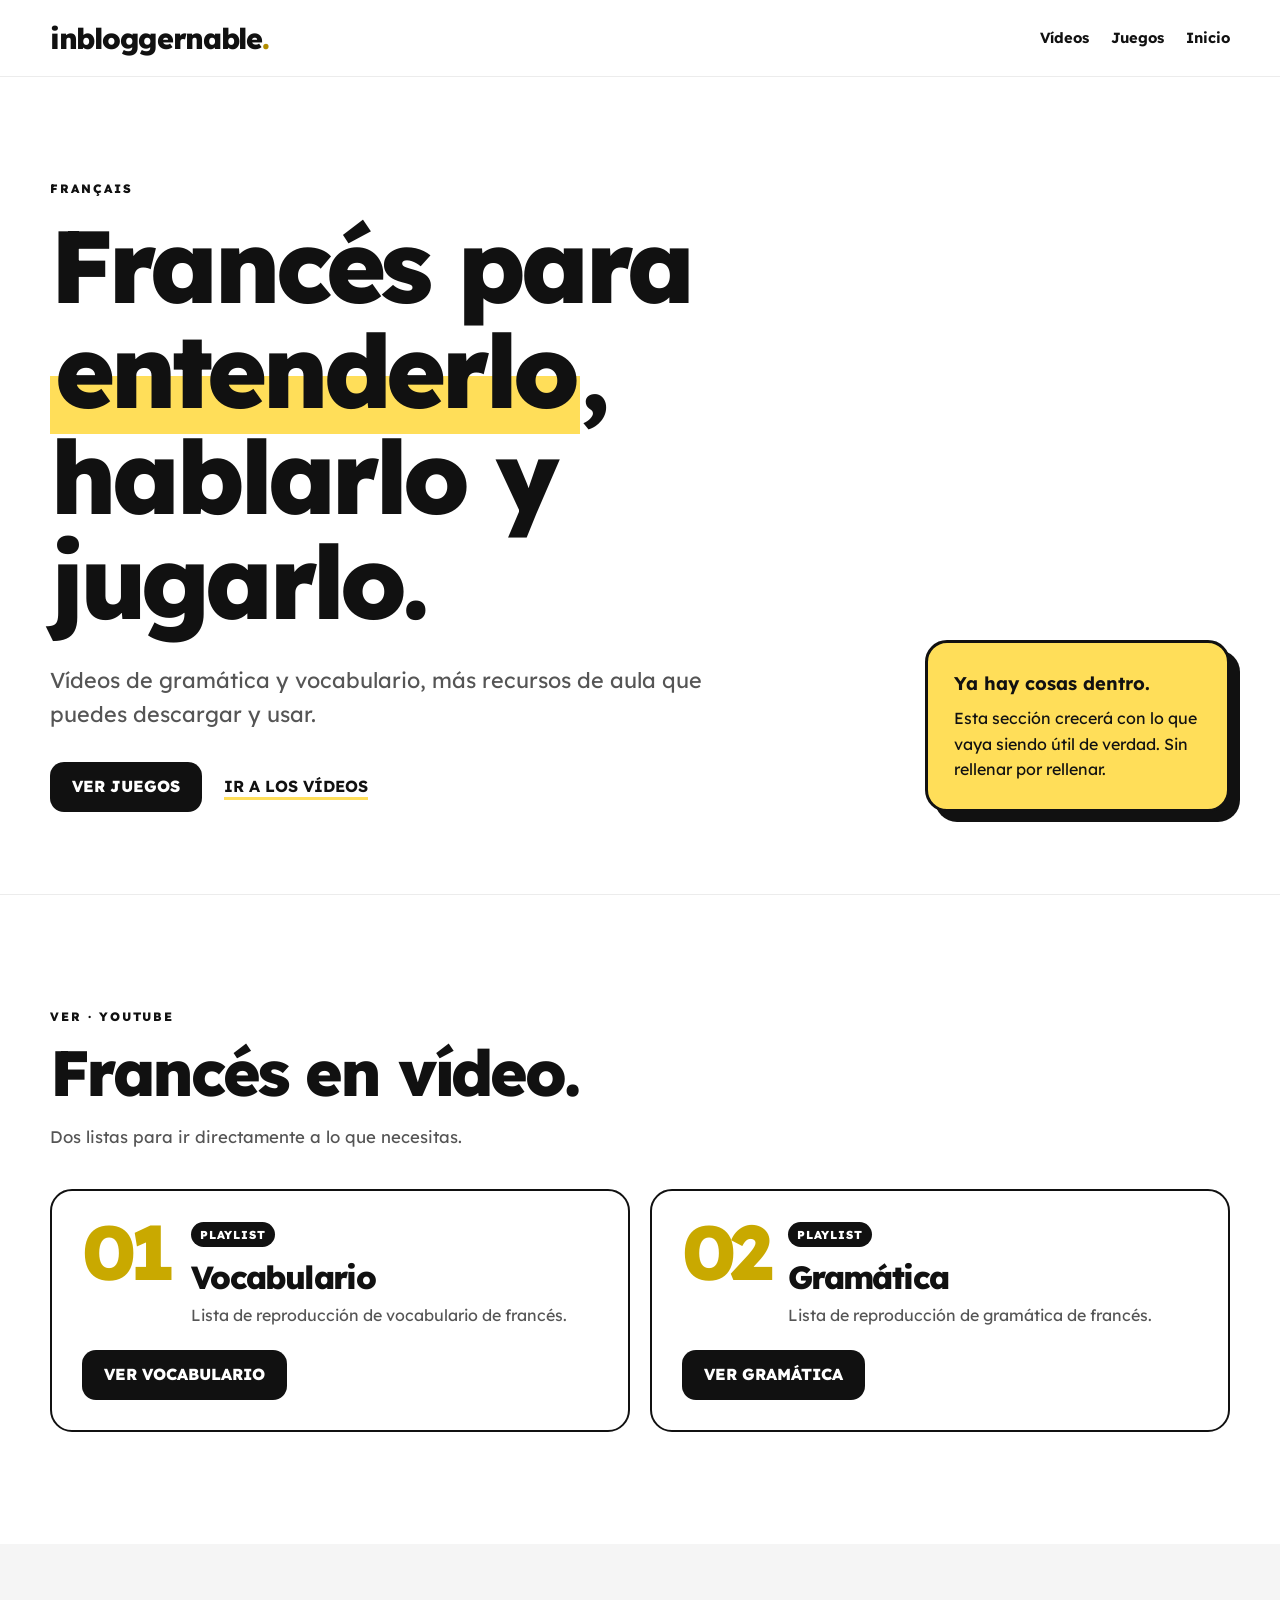
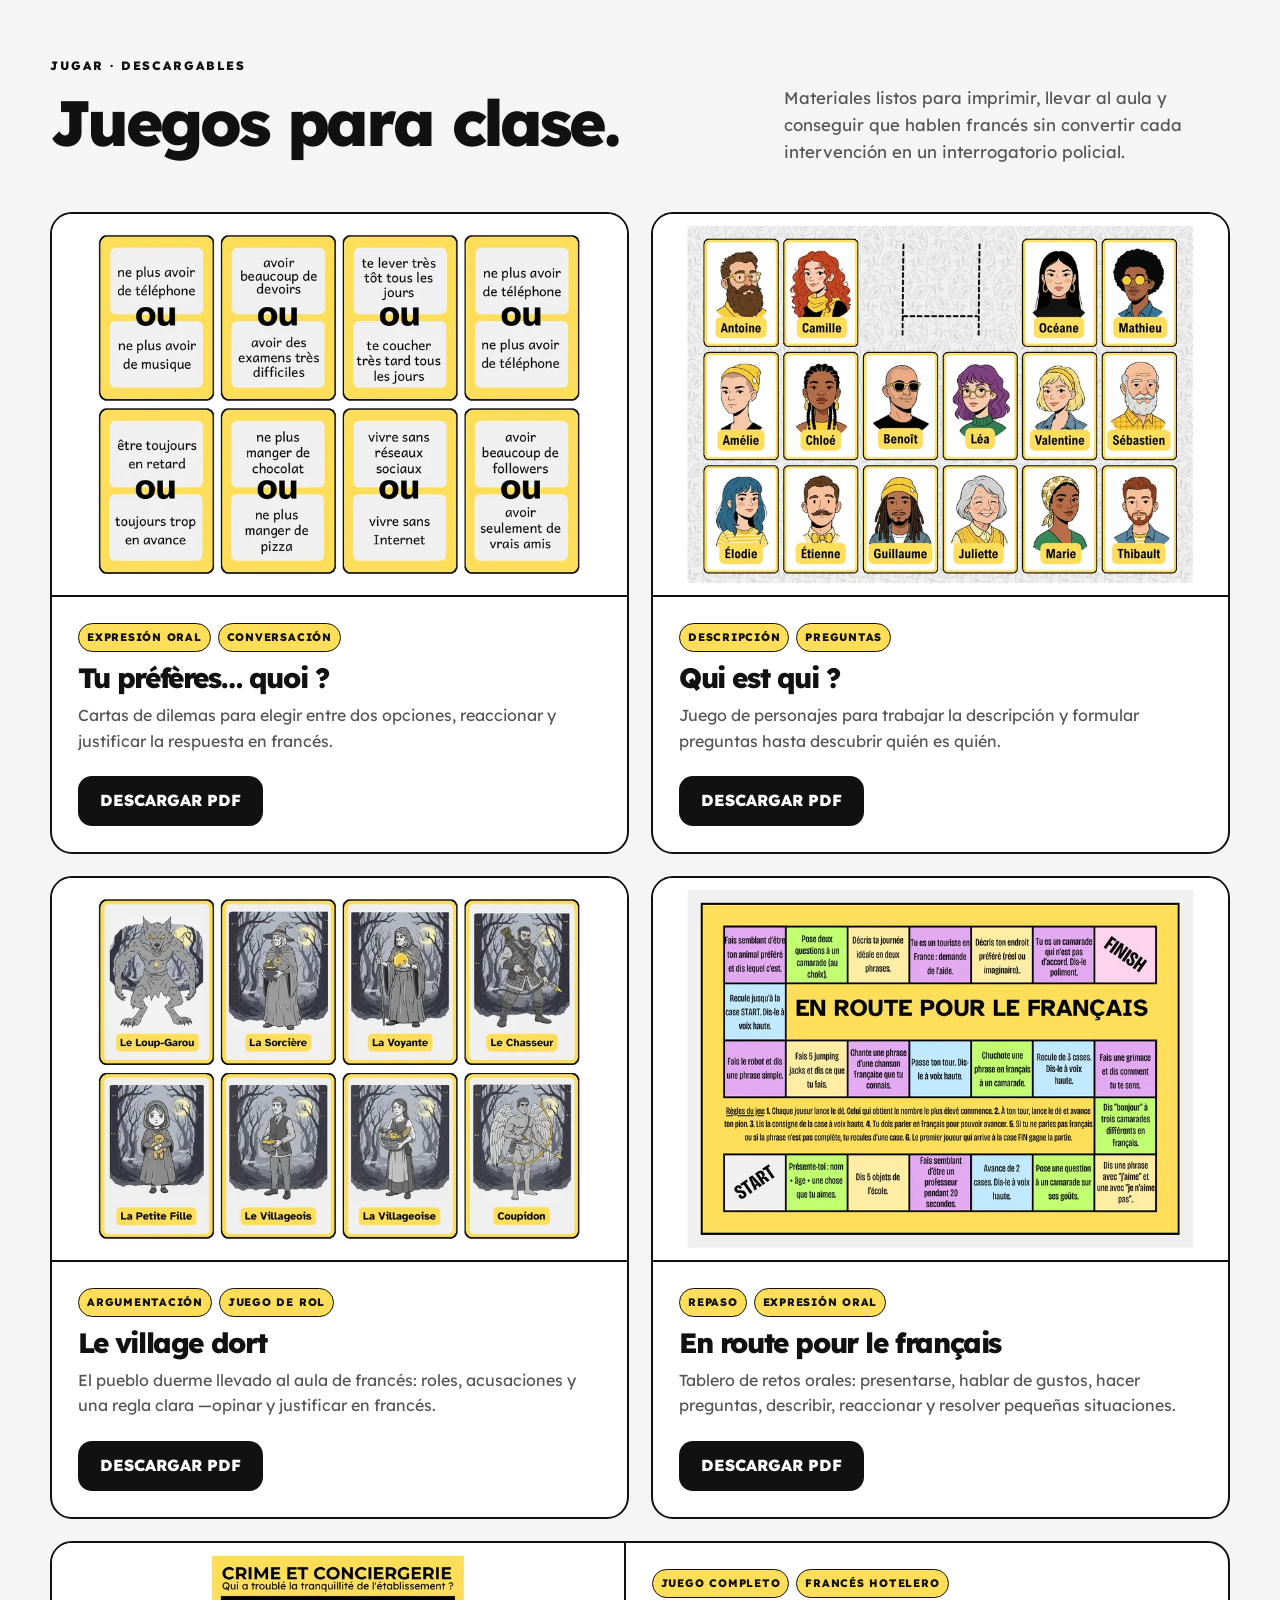
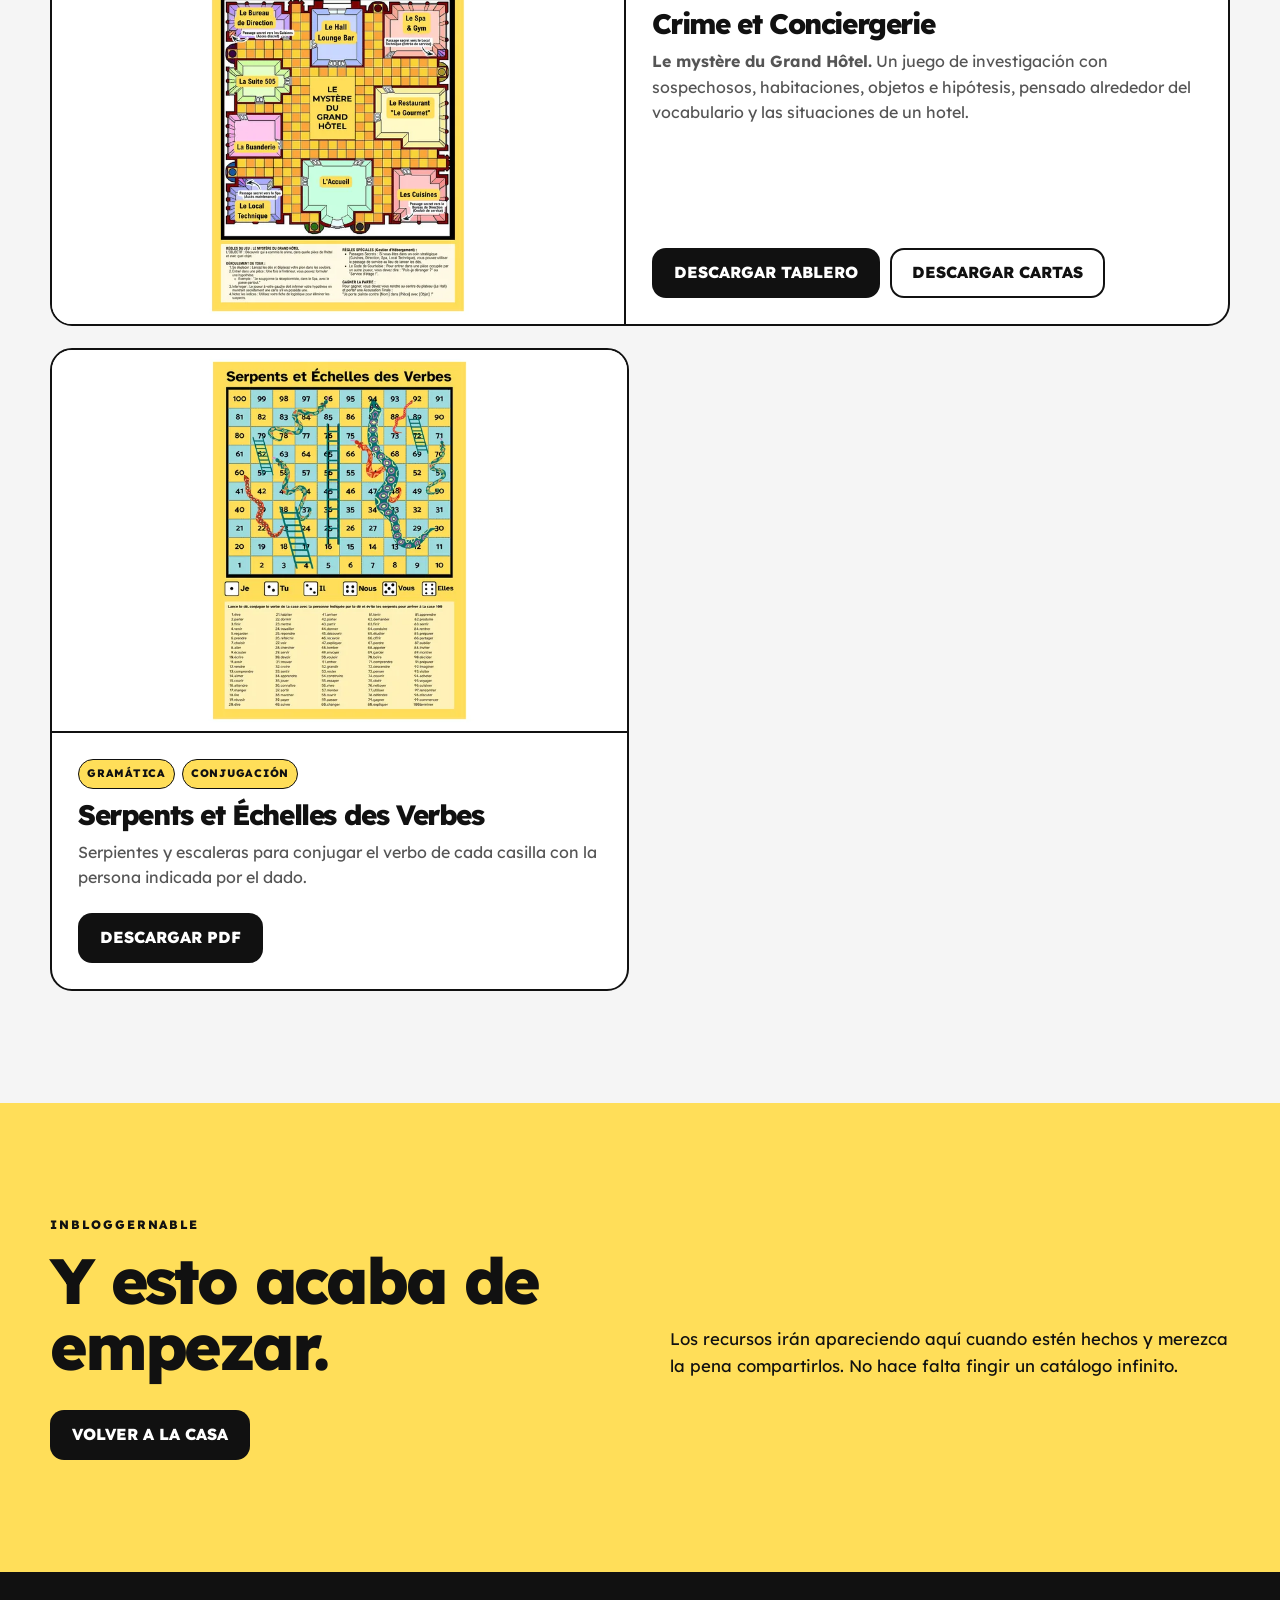
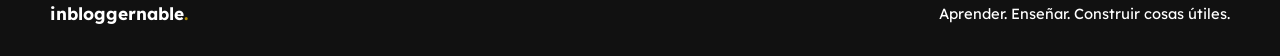
==== frances.html @ bf3b3782 "Add files via upload" ====
<!doctype html>
<html lang="es">
<head>
  <meta charset="utf-8">
  <meta name="viewport" content="width=device-width,initial-scale=1">
  <meta name="description" content="Francés en Inbloggernable: vídeos de gramática y vocabulario y juegos descargables para clase.">
  <meta name="theme-color" content="#FFDE59">
  <title>Francés · inbloggernable</title>
  <link rel="preconnect" href="https://fonts.googleapis.com">
  <link rel="preconnect" href="https://fonts.gstatic.com" crossorigin>
  <link href="https://fonts.googleapis.com/css2?family=Lexend:wght@400;500;600;700;800&display=swap" rel="stylesheet">
  <link rel="icon" href="favicon.svg" type="image/svg+xml">
  <link rel="stylesheet" href="styles.css">
  <link rel="stylesheet" href="frances.css">
</head>
<body>
  <a class="skip-link" href="#contenido">Saltar al contenido</a>

  <header class="site-header">
    <div class="shell header-inner">
      <a class="wordmark" href="index.html" aria-label="inbloggernable, inicio">inbloggernable<span class="brand-dot">.</span></a>
      <nav class="mini-nav" aria-label="Navegación de Francés">
        <a href="#videos">Vídeos</a>
        <a href="#juegos">Juegos</a>
        <a href="index.html">Inicio</a>
      </nav>
    </div>
  </header>

  <main id="contenido">
    <section class="fr-hero">
      <div class="shell fr-hero-grid">
        <div>
          <p class="eyebrow">FRANÇAIS</p>
          <h1>Francés para <mark>entenderlo</mark>, hablarlo y jugarlo.</h1>
          <p class="hero-copy">Vídeos de gramática y vocabulario, más recursos de aula que puedes descargar y usar.</p>
          <div class="hero-actions">
            <a class="button button-dark" href="#juegos">VER JUEGOS</a>
            <a class="text-link" href="#videos">IR A LOS VÍDEOS</a>
          </div>
        </div>
        <aside class="fr-note">
          <strong>Ya hay cosas dentro.</strong>
          <p>Esta sección crecerá con lo que vaya siendo útil de verdad. Sin rellenar por rellenar.</p>
        </aside>
      </div>
    </section>

    <section class="section" id="videos">
      <div class="shell">
        <div class="section-heading">
          <p class="eyebrow">VER · YOUTUBE</p>
          <h2>Francés en vídeo.</h2>
          <p>Dos listas para ir directamente a lo que necesitas.</p>
        </div>
        <div class="video-grid">
          <article class="video-card">
            <div class="video-number">01</div>
            <div>
              <span class="card-label">PLAYLIST</span>
              <h3>Vocabulario</h3>
              <p>Lista de reproducción de vocabulario de francés.</p>
            </div>
            <a class="button button-dark" href="https://www.youtube.com/playlist?list=PLcbbwspJ2ZAs" target="_blank" rel="noopener">VER VOCABULARIO</a>
          </article>
          <article class="video-card">
            <div class="video-number">02</div>
            <div>
              <span class="card-label">PLAYLIST</span>
              <h3>Gramática</h3>
              <p>Lista de reproducción de gramática de francés.</p>
            </div>
            <a class="button button-dark" href="https://www.youtube.com/playlist?list=PLSteq3QFy-Dc" target="_blank" rel="noopener">VER GRAMÁTICA</a>
          </article>
        </div>
      </div>
    </section>

    <section class="section section-soft" id="juegos">
      <div class="shell">
        <div class="section-heading games-heading">
          <div>
            <p class="eyebrow">JUGAR · DESCARGABLES</p>
            <h2>Juegos para clase.</h2>
          </div>
          <p>Materiales listos para imprimir, llevar al aula y conseguir que hablen francés sin convertir cada intervención en un interrogatorio policial.</p>
        </div>

        <div class="resource-grid">
          <article class="resource-card">
            <img src="tu-preferes.webp" alt="Cartas amarillas del juego Tu préfères… quoi ?" loading="lazy">
            <div class="resource-body">
              <div class="resource-tags"><span>EXPRESIÓN ORAL</span><span>CONVERSACIÓN</span></div>
              <h3>Tu préfères… quoi ?</h3>
              <p>Cartas de dilemas para elegir entre dos opciones, reaccionar y justificar la respuesta en francés.</p>
              <a class="button button-dark" href="tu-preferes-quoi.pdf" download>DESCARGAR PDF</a>
            </div>
          </article>

          <article class="resource-card">
            <img src="qui-est-qui.webp" alt="Personajes ilustrados del juego Qui est qui ?" loading="lazy">
            <div class="resource-body">
              <div class="resource-tags"><span>DESCRIPCIÓN</span><span>PREGUNTAS</span></div>
              <h3>Qui est qui ?</h3>
              <p>Juego de personajes para trabajar la descripción y formular preguntas hasta descubrir quién es quién.</p>
              <a class="button button-dark" href="qui-est-qui.pdf" download>DESCARGAR PDF</a>
            </div>
          </article>

          <article class="resource-card">
            <img src="le-village-dort.webp" alt="Cartas de personajes de Le village dort" loading="lazy">
            <div class="resource-body">
              <div class="resource-tags"><span>ARGUMENTACIÓN</span><span>JUEGO DE ROL</span></div>
              <h3>Le village dort</h3>
              <p>El pueblo duerme llevado al aula de francés: roles, acusaciones y una regla clara —opinar y justificar en francés.</p>
              <a class="button button-dark" href="le-village-dort.pdf" download>DESCARGAR PDF</a>
            </div>
          </article>

          <article class="resource-card">
            <img src="en-route.webp" alt="Tablero En route pour le français" loading="lazy">
            <div class="resource-body">
              <div class="resource-tags"><span>REPASO</span><span>EXPRESIÓN ORAL</span></div>
              <h3>En route pour le français</h3>
              <p>Tablero de retos orales: presentarse, hablar de gustos, hacer preguntas, describir, reaccionar y resolver pequeñas situaciones.</p>
              <a class="button button-dark" href="en-route-pour-le-francais.pdf" download>DESCARGAR PDF</a>
            </div>
          </article>

          <article class="resource-card resource-card-wide">
            <img src="crime-conciergerie.webp" alt="Tablero del juego Crime et Conciergerie, Le mystère du Grand Hôtel" loading="lazy">
            <div class="resource-body">
              <div class="resource-tags"><span>JUEGO COMPLETO</span><span>FRANCÉS HOTELERO</span></div>
              <h3>Crime et Conciergerie</h3>
              <p><strong>Le mystère du Grand Hôtel.</strong> Un juego de investigación con sospechosos, habitaciones, objetos e hipótesis, pensado alrededor del vocabulario y las situaciones de un hotel.</p>
              <div class="download-row">
                <a class="button button-dark" href="crime-et-conciergerie-plateau.pdf" download>DESCARGAR TABLERO</a>
                <a class="button button-outline" href="crime-et-conciergerie-cartes.pdf" download>DESCARGAR CARTAS</a>
              </div>
            </div>
          </article>

          <article class="resource-card">
            <img src="serpents-verbes.webp" alt="Tablero Serpents et Échelles des Verbes" loading="lazy">
            <div class="resource-body">
              <div class="resource-tags"><span>GRAMÁTICA</span><span>CONJUGACIÓN</span></div>
              <h3>Serpents et Échelles des Verbes</h3>
              <p>Serpientes y escaleras para conjugar el verbo de cada casilla con la persona indicada por el dado.</p>
              <a class="button button-dark" href="serpents-et-echelles-des-verbes.pdf" download>DESCARGAR PDF</a>
            </div>
          </article>
        </div>
      </div>
    </section>

    <section class="section section-yellow">
      <div class="shell closer">
        <div>
          <p class="eyebrow">INBLOGGERNABLE</p>
          <h2>Y esto acaba de empezar.</h2>
        </div>
        <p>Los recursos irán apareciendo aquí cuando estén hechos y merezca la pena compartirlos. No hace falta fingir un catálogo infinito.</p>
        <a class="button button-dark" href="index.html">VOLVER A LA CASA</a>
      </div>
    </section>
  </main>

  <footer class="site-footer">
    <div class="shell footer-inner">
      <strong>inbloggernable<span class="brand-dot">.</span></strong>
      <span>Aprender. Enseñar. Construir cosas útiles.</span>
    </div>
  </footer>
</body>
</html>
---- styles.css ----
:root{--yellow:#FFDE59;--black:#111;--grey-900:#242424;--grey-700:#555;--grey-300:#d7d7d7;--grey-150:#ececec;--grey-100:#f5f5f5;--white:#fff;--radius:22px;--shell:1180px}*{box-sizing:border-box}html{scroll-behavior:smooth}body{margin:0;font-family:"Lexend",system-ui,-apple-system,BlinkMacSystemFont,"Segoe UI",sans-serif;color:var(--black);background:var(--white);font-weight:400;line-height:1.6}a{color:inherit}button,input,textarea,select{font:inherit}mark{background:linear-gradient(transparent 55%,var(--yellow) 55%);color:inherit;padding:0 .05em}:focus-visible{outline:4px solid var(--yellow);outline-offset:4px}.skip-link{position:absolute;left:16px;top:-80px;z-index:1000;background:var(--black);color:var(--white);padding:12px 16px;border-radius:10px}.skip-link:focus{top:16px}.shell{width:min(calc(100% - 36px),var(--shell));margin-inline:auto}.site-header{position:sticky;top:0;z-index:100;background:rgba(255,255,255,.94);backdrop-filter:blur(14px);border-bottom:1px solid var(--grey-150)}.header-inner{min-height:76px;display:flex;align-items:center;justify-content:space-between;gap:24px}.wordmark{text-decoration:none;font-size:clamp(1.3rem,2.4vw,1.8rem);font-weight:800;letter-spacing:-.045em}.brand-dot{color:#b28d00}.site-nav{display:flex;gap:26px;align-items:center}.site-nav a{text-decoration:none;font-weight:600;font-size:.94rem;text-underline-offset:6px;text-decoration-thickness:3px}.site-nav a:hover{text-decoration:underline;text-decoration-color:var(--yellow)}.menu-button{display:none;border:2px solid var(--black);background:var(--white);color:var(--black);border-radius:12px;padding:8px 12px;font-weight:800}.hero{padding:clamp(64px,9vw,118px) 0 76px;border-bottom:1px solid var(--grey-150)}.hero-grid{display:grid;grid-template-columns:minmax(0,1.55fr) minmax(270px,.65fr);gap:64px;align-items:end}.eyebrow{margin:0 0 14px;font-size:.76rem;font-weight:800;letter-spacing:.16em}h1,h2,h3{line-height:1.03;letter-spacing:-.05em;margin-top:0}h1{font-size:clamp(3.2rem,8vw,7.2rem);margin-bottom:28px;max-width:12ch;font-weight:800}h2{font-size:clamp(2.3rem,5vw,4.6rem);margin-bottom:18px;max-width:14ch;font-weight:800}h3{font-size:1.45rem;margin-bottom:9px;font-weight:800}.hero-copy{max-width:720px;font-size:clamp(1.05rem,2vw,1.35rem);color:var(--grey-700);margin:0 0 30px}.hero-actions{display:flex;align-items:center;gap:22px;flex-wrap:wrap}.button{display:inline-flex;min-height:50px;align-items:center;justify-content:center;padding:0 20px;border-radius:14px;text-decoration:none;font-weight:800;border:2px solid transparent}.button-dark{background:var(--black);color:var(--white)}.button-dark:hover{background:var(--grey-900)}.button-outline{border-color:currentColor;background:transparent}.text-link{font-weight:700;text-decoration-thickness:3px;text-decoration-color:var(--yellow);text-underline-offset:5px}.hero-note{border:3px solid var(--black);border-radius:var(--radius);padding:24px;background:var(--yellow);box-shadow:10px 10px 0 var(--black)}.hero-note strong{font-size:1.15rem}.hero-note p{margin:7px 0 0}.section{padding:clamp(72px,9vw,112px) 0}.section-soft{background:var(--grey-100)}.section-dark{background:var(--black);color:var(--white)}.section-dark .section-heading p:not(.eyebrow){color:#cfcfcf}.section-yellow{background:var(--yellow)}.section-heading{margin-bottom:38px}.section-heading>p:not(.eyebrow){max-width:680px;font-size:1.05rem;color:var(--grey-700)}.cards{display:grid;grid-template-columns:repeat(3,minmax(0,1fr));gap:18px}.cards-featured{grid-template-columns:minmax(0,1fr)}.card{min-height:100%;padding:26px;border:2px solid var(--black);border-radius:var(--radius);background:var(--white);color:var(--black);display:flex;flex-direction:column;gap:12px}.card.featured{display:grid;grid-template-columns:minmax(0,1.35fr) minmax(230px,.65fr);gap:30px;align-items:center;padding:clamp(28px,5vw,54px);background:var(--yellow)}.card-label{width:max-content;padding:5px 9px;border-radius:999px;background:var(--black);color:var(--white);font-size:.72rem;font-weight:800;letter-spacing:.08em}.card p{margin:0;color:var(--grey-700)}.card-actions{margin-top:auto;padding-top:10px;display:flex;gap:10px;flex-wrap:wrap;align-items:center}.card-status{display:inline-flex;align-items:center;gap:7px;font-size:.82rem;font-weight:700;color:var(--grey-700)}.card-status::before{content:"";width:9px;height:9px;border-radius:50%;background:var(--grey-300)}.card-status.live::before{background:#1f8a4c}.card-status.soon::before{background:#b48a00}.card-visual{min-height:220px;border-radius:18px;background:var(--black);color:var(--white);display:flex;align-items:center;justify-content:center;padding:24px;text-align:center;font-weight:800;font-size:clamp(1.8rem,5vw,4rem);letter-spacing:-.05em}.section-dark .card{border-color:var(--white)}.section-dark .card .card-label{background:var(--yellow);color:var(--black)}.about-grid,.follow-grid{display:grid;grid-template-columns:1fr 1fr;gap:64px;align-items:start}.about-copy{font-size:1.15rem}.about-copy p{margin-top:0;margin-bottom:22px}.social-placeholder{display:flex;gap:10px;flex-wrap:wrap;justify-content:flex-start}.social-placeholder .button{background:var(--white)}.site-footer{padding:28px 0;background:var(--black);color:var(--white)}.footer-inner{display:flex;justify-content:space-between;gap:20px;align-items:center;font-size:.92rem}.footer-inner strong{font-size:1.08rem}.muted{color:var(--grey-700)}@media(max-width:840px){.hero-grid,.about-grid,.follow-grid,.card.featured{grid-template-columns:1fr}.cards{grid-template-columns:1fr 1fr}.hero-note{max-width:560px}}@media(max-width:650px){.header-inner{min-height:66px}.menu-button{display:block}.site-nav{display:none;position:absolute;top:66px;left:0;right:0;background:var(--white);border-bottom:2px solid var(--black);padding:18px;flex-direction:column;align-items:stretch;gap:4px}.site-nav.open{display:flex}.site-nav a{padding:11px 0}.cards{grid-template-columns:1fr}h1{font-size:clamp(3rem,15vw,5rem)}.footer-inner{align-items:flex-start;flex-direction:column}}@media(prefers-reduced-motion:reduce){html{scroll-behavior:auto}*{animation-duration:.01ms!important;animation-iteration-count:1!important;transition-duration:.01ms!important}}
---- frances.css ----
.mini-nav{display:flex;gap:22px;align-items:center}.mini-nav a{text-decoration:none;font-weight:700;font-size:.92rem;text-underline-offset:5px}.mini-nav a:hover{text-decoration:underline;text-decoration-thickness:3px;text-decoration-color:var(--yellow)}
.fr-hero{padding:clamp(64px,8vw,108px) 0 82px;border-bottom:1px solid var(--grey-150)}.fr-hero-grid{display:grid;grid-template-columns:minmax(0,1.45fr) minmax(260px,.55fr);gap:72px;align-items:end}.fr-note{border:3px solid var(--black);border-radius:var(--radius);padding:26px;background:var(--yellow);box-shadow:10px 10px 0 var(--black)}.fr-note strong{font-size:1.15rem}.fr-note p{margin:8px 0 0}.fr-hero h1{max-width:13ch}
.video-grid{display:grid;grid-template-columns:1fr 1fr;gap:20px}.video-card{border:2px solid var(--black);border-radius:var(--radius);padding:30px;background:var(--white);display:grid;grid-template-columns:auto 1fr;gap:22px;align-items:start}.video-card .button{grid-column:1/-1;width:max-content}.video-number{font-size:clamp(3rem,6vw,5.8rem);font-weight:800;line-height:.8;letter-spacing:-.08em;color:#c9a900}.video-card h3{font-size:2rem;margin-top:14px}.video-card p{color:var(--grey-700);margin:0}
.games-heading{display:grid;grid-template-columns:1fr minmax(280px,.65fr);gap:48px;align-items:end}.games-heading>p{margin:0 0 8px;color:var(--grey-700)}.resource-grid{display:grid;grid-template-columns:repeat(2,minmax(0,1fr));gap:22px}.resource-card{overflow:hidden;border:2px solid var(--black);border-radius:var(--radius);background:var(--white);display:flex;flex-direction:column}.resource-card img{width:100%;aspect-ratio:3/2;object-fit:cover;border-bottom:2px solid var(--black);background:var(--white)}.resource-body{padding:26px;display:flex;flex-direction:column;align-items:flex-start;flex:1}.resource-body h3{font-size:1.75rem;margin:12px 0 10px}.resource-body p{margin:0 0 22px;color:var(--grey-700)}.resource-body .button{margin-top:auto}.resource-tags{display:flex;gap:7px;flex-wrap:wrap}.resource-tags span{font-size:.68rem;font-weight:800;letter-spacing:.07em;padding:5px 8px;border-radius:999px;background:var(--yellow);border:1.5px solid var(--black)}.resource-card-wide{grid-column:1/-1;display:grid;grid-template-columns:minmax(0,1fr) minmax(0,1.05fr)}.resource-card-wide img{height:100%;aspect-ratio:auto;border-bottom:0;border-right:2px solid var(--black)}.download-row{display:flex;flex-wrap:wrap;gap:10px;margin-top:auto}.download-row .button{margin-top:0}.closer{display:grid;grid-template-columns:1fr 1fr;gap:30px 60px;align-items:end}.closer h2{margin-bottom:0}.closer>p{margin:0;font-size:1.05rem}.closer>.button{width:max-content}
@media(max-width:840px){.fr-hero-grid,.games-heading,.closer{grid-template-columns:1fr}.video-grid{grid-template-columns:1fr}.resource-card-wide{grid-template-columns:1fr}.resource-card-wide img{aspect-ratio:3/2;height:auto;border-right:0;border-bottom:2px solid var(--black)}}
@media(max-width:650px){.mini-nav{gap:12px}.mini-nav a:not(:last-child){display:none}.resource-grid{grid-template-columns:1fr}.resource-card-wide{grid-column:auto}.video-card{grid-template-columns:1fr}.video-card .button{width:100%}.resource-body{padding:22px}.download-row{width:100%}.download-row .button{width:100%}}
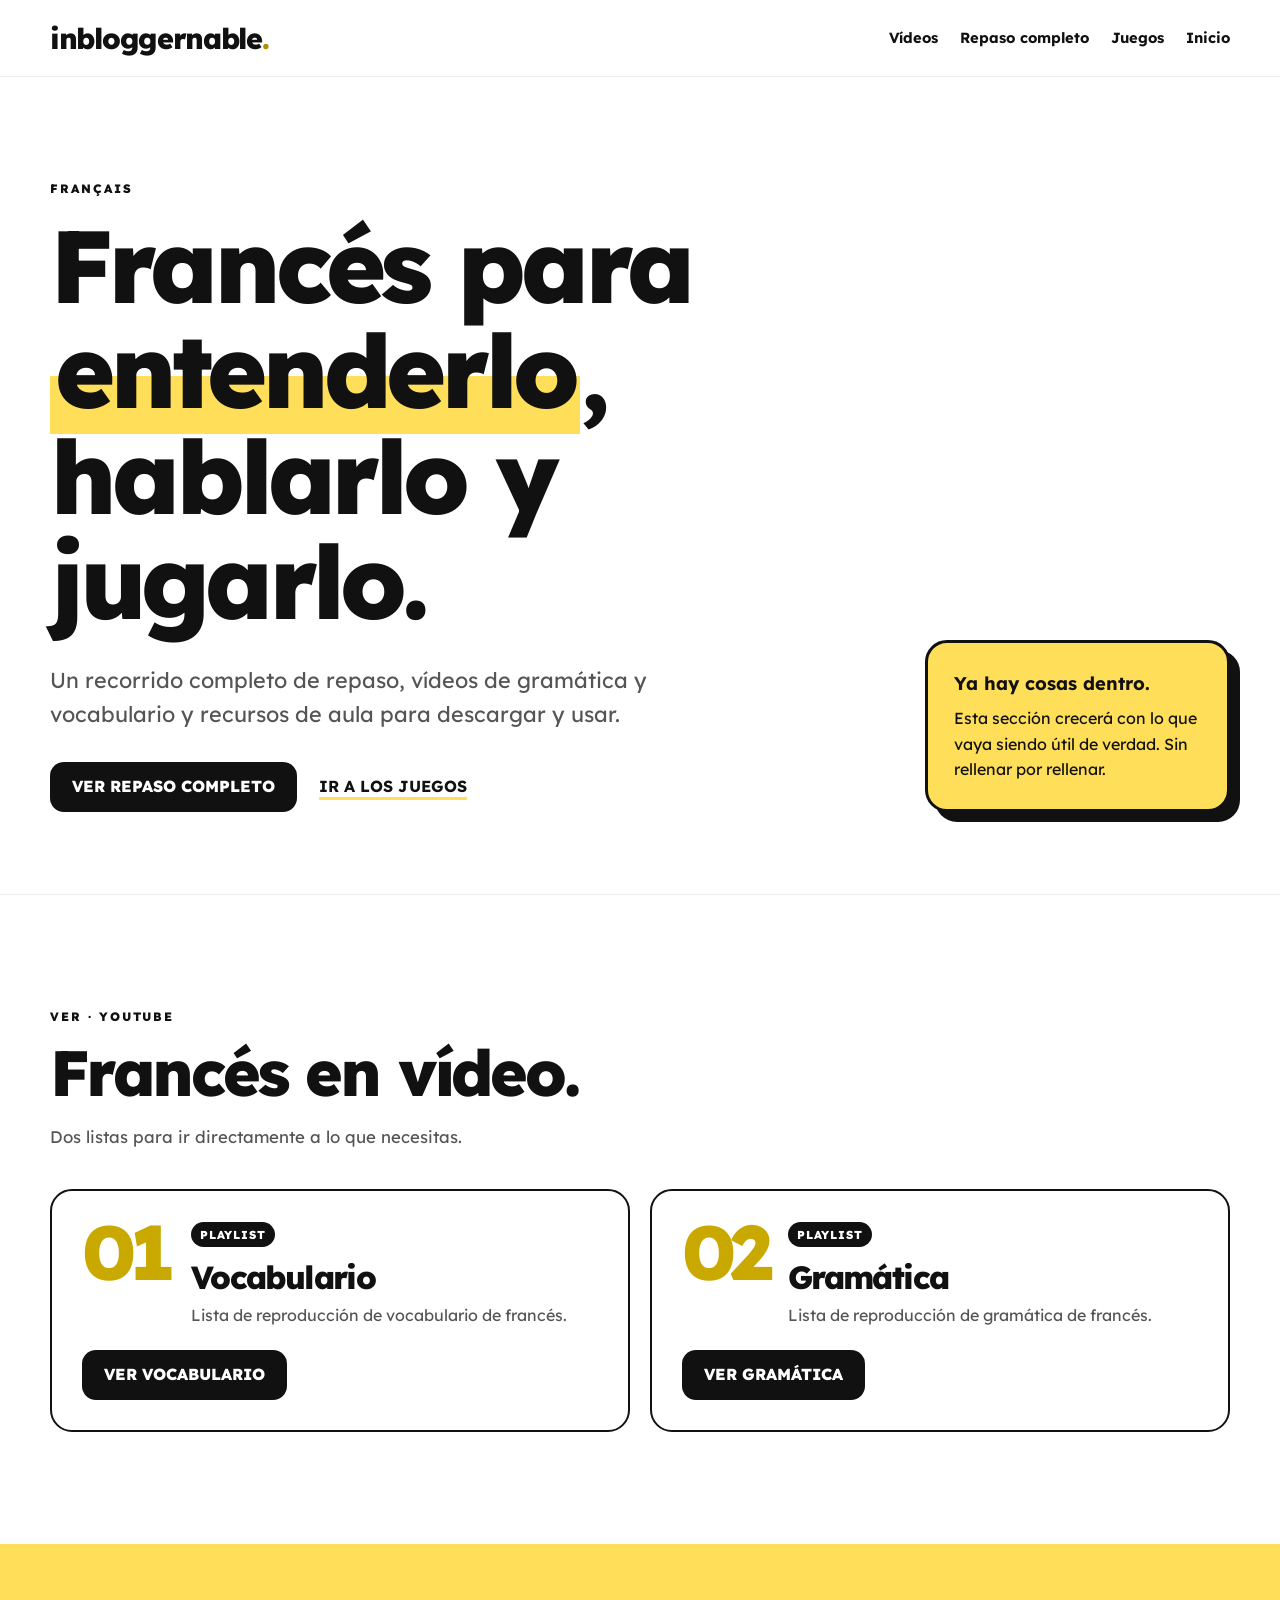
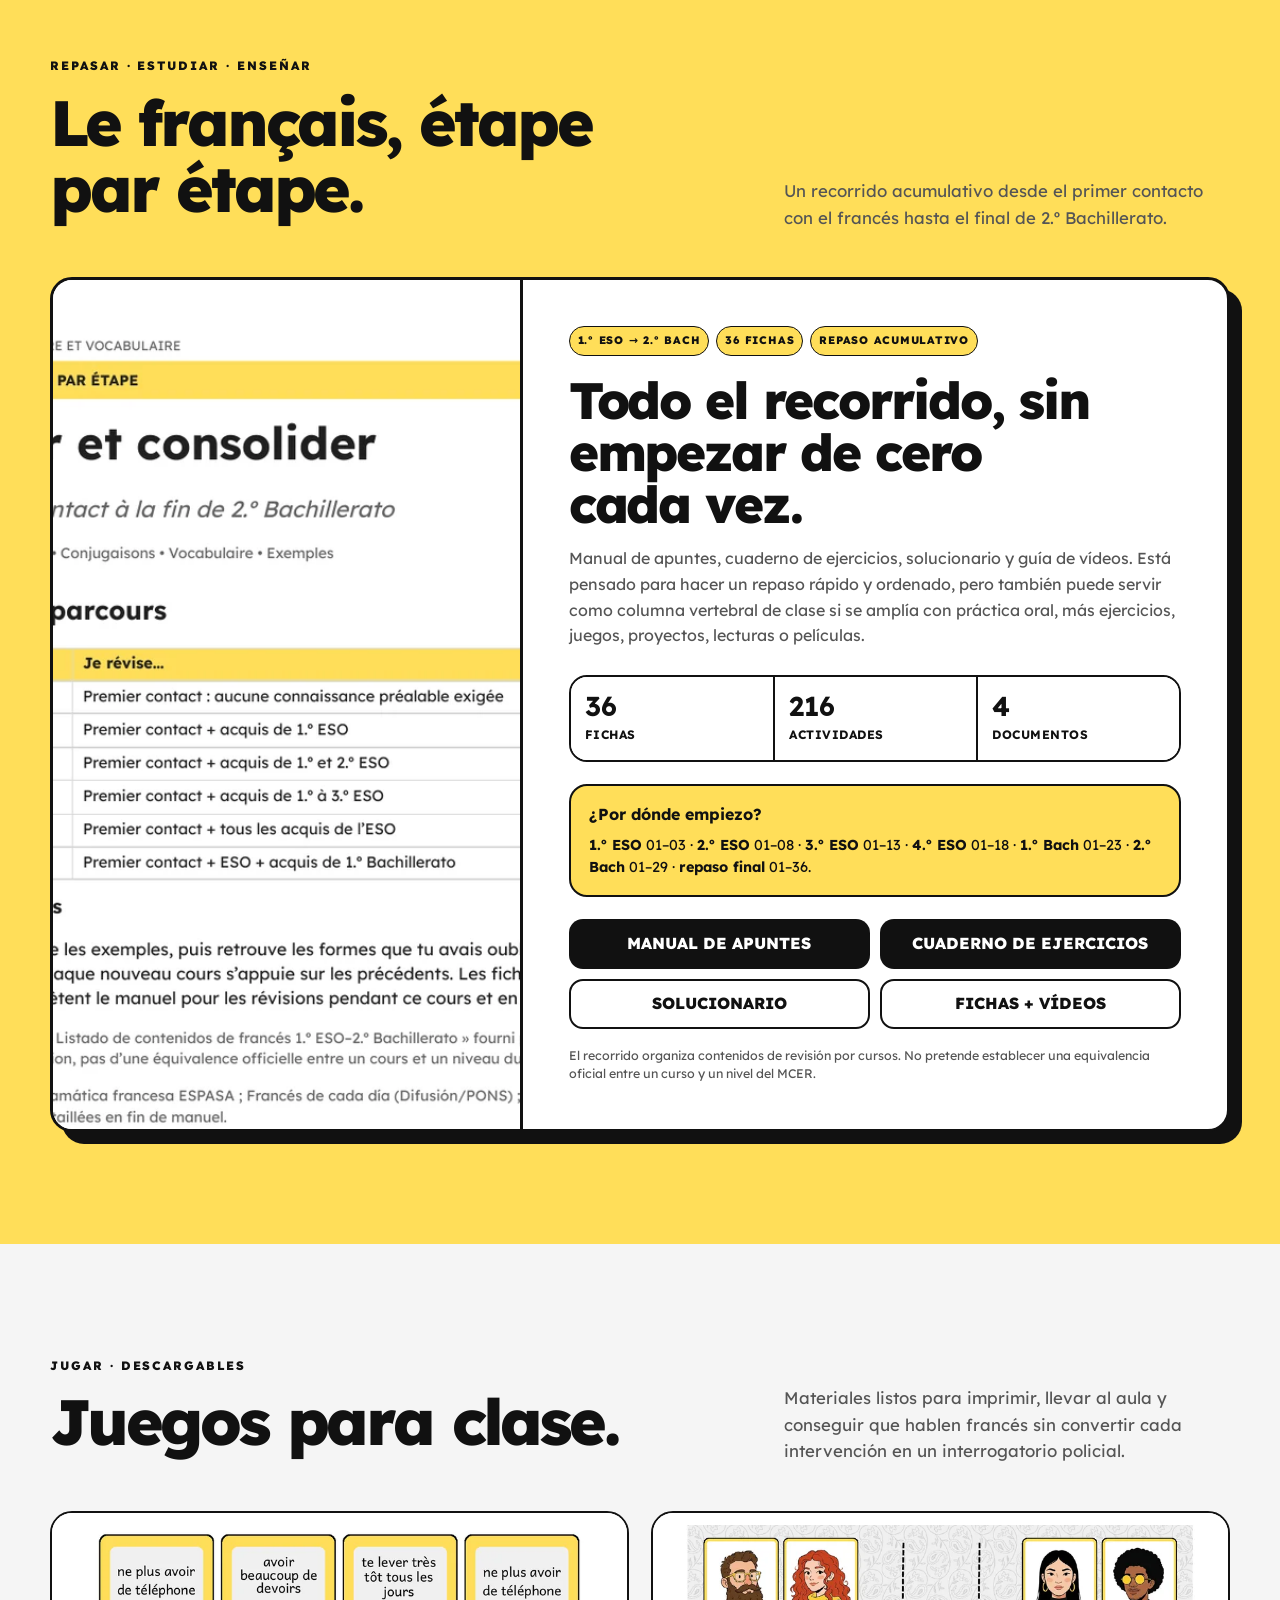
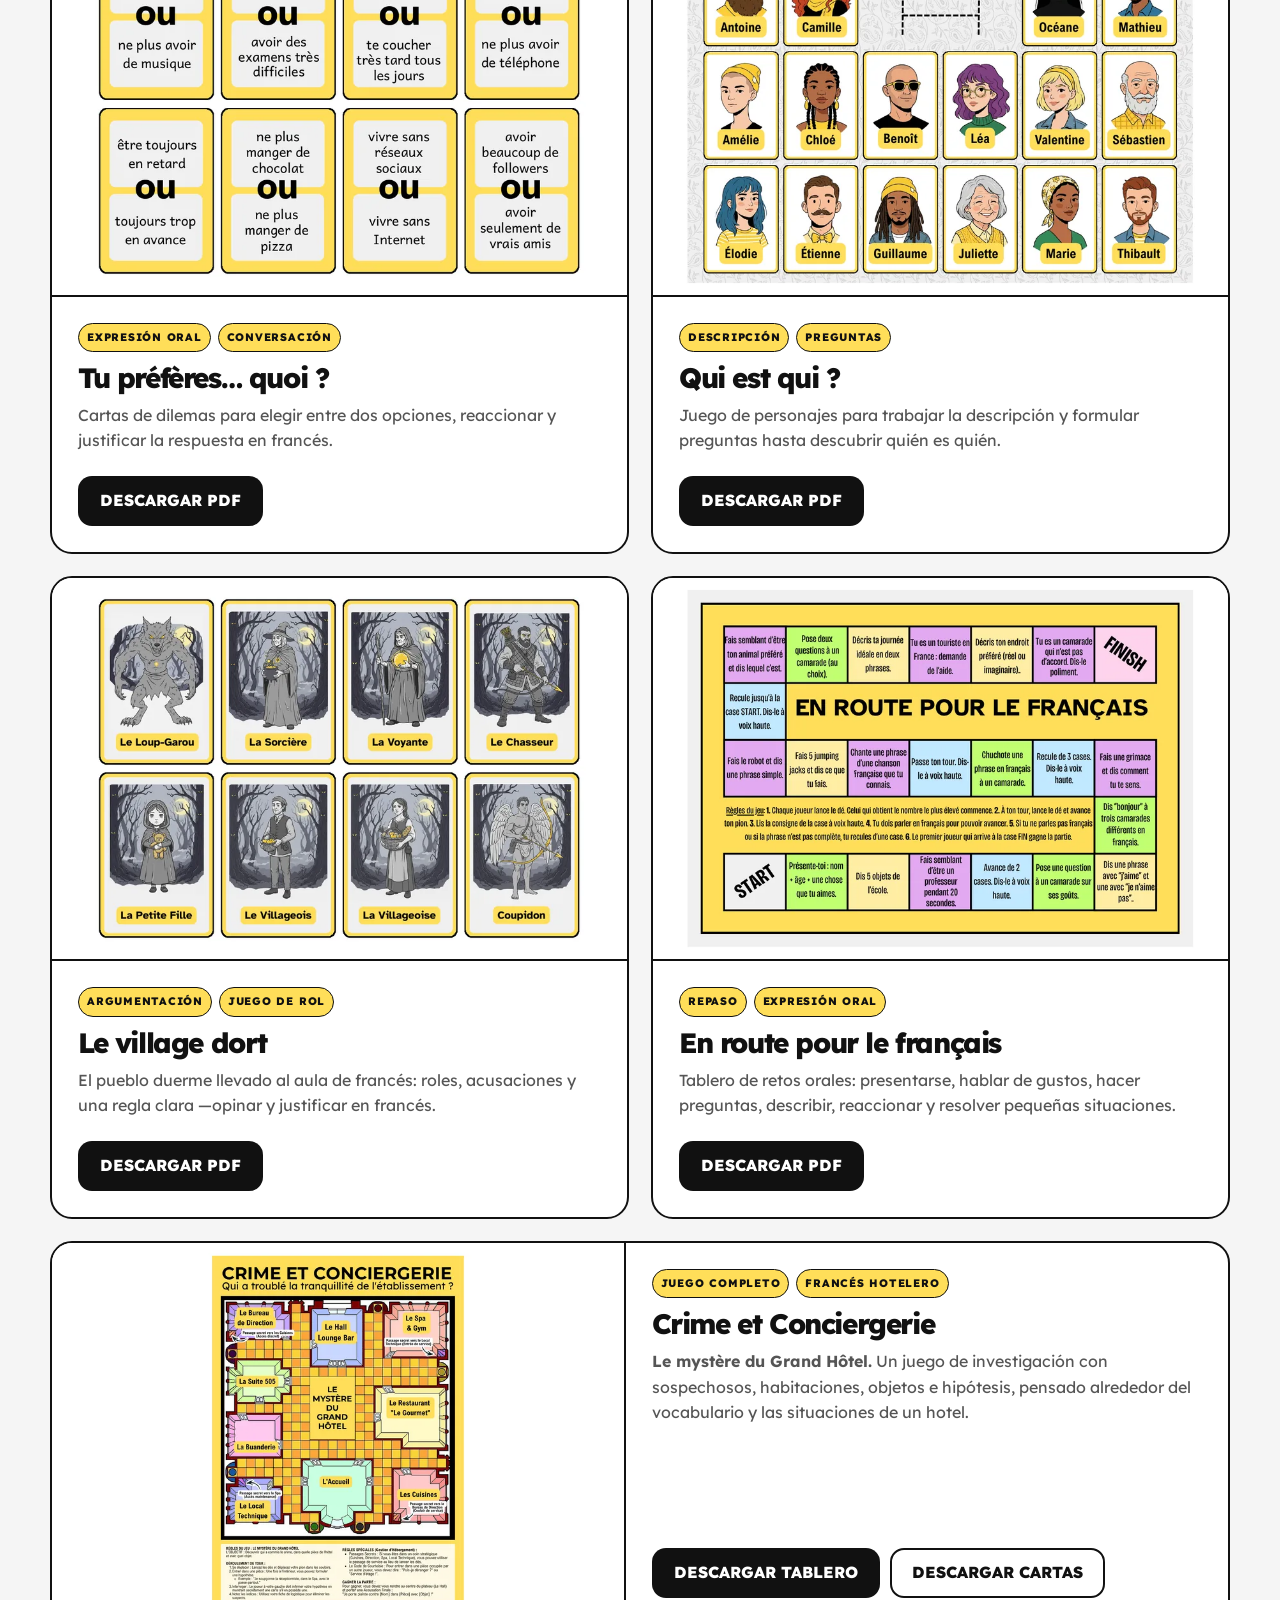
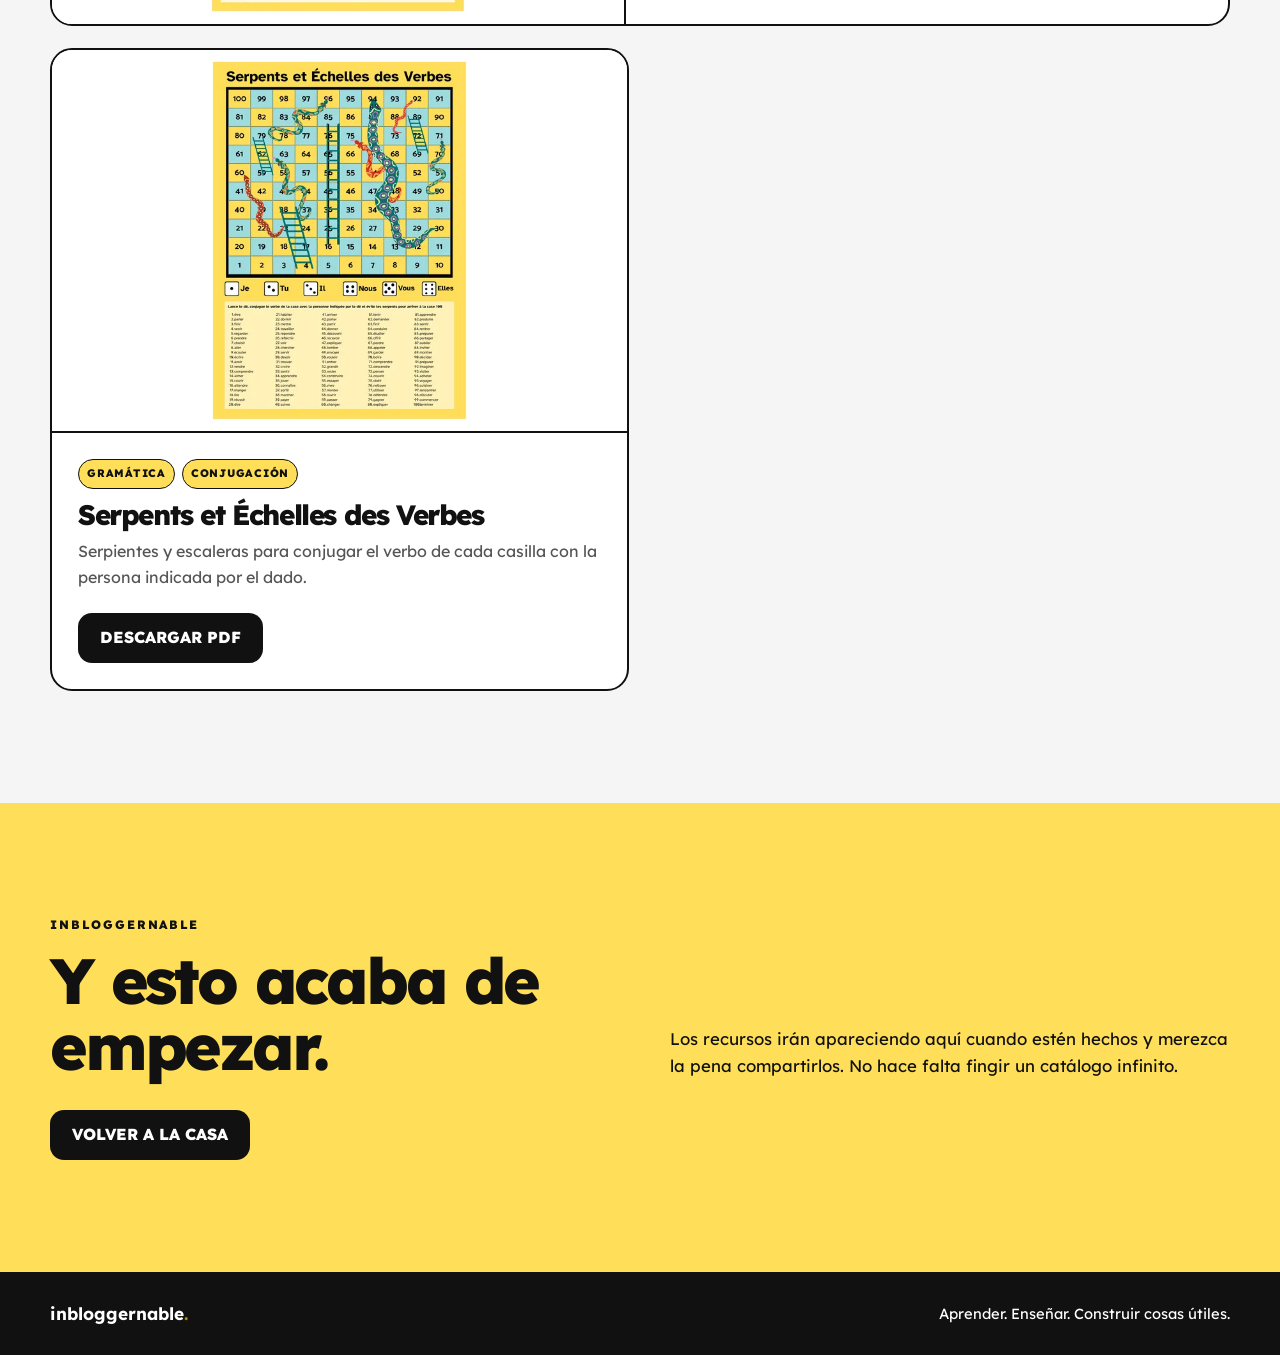
==== commit 576802b3: "Add files via upload" ====
--- a/frances.html
+++ b/frances.html
@@ -3,7 +3,7 @@
 <head>
   <meta charset="utf-8">
   <meta name="viewport" content="width=device-width,initial-scale=1">
-  <meta name="description" content="Francés en Inbloggernable: vídeos de gramática y vocabulario y juegos descargables para clase.">
+  <meta name="description" content="Francés en Inbloggernable: repaso completo de 1.º ESO a 2.º Bachillerato, vídeos de gramática y vocabulario y juegos descargables para clase.">
   <meta name="theme-color" content="#FFDE59">
   <title>Francés · inbloggernable</title>
   <link rel="preconnect" href="https://fonts.googleapis.com">
@@ -21,6 +21,7 @@
       <a class="wordmark" href="index.html" aria-label="inbloggernable, inicio">inbloggernable<span class="brand-dot">.</span></a>
       <nav class="mini-nav" aria-label="Navegación de Francés">
         <a href="#videos">Vídeos</a>
+        <a href="#repaso">Repaso completo</a>
         <a href="#juegos">Juegos</a>
         <a href="index.html">Inicio</a>
       </nav>
@@ -33,10 +34,10 @@
         <div>
           <p class="eyebrow">FRANÇAIS</p>
           <h1>Francés para <mark>entenderlo</mark>, hablarlo y jugarlo.</h1>
-          <p class="hero-copy">Vídeos de gramática y vocabulario, más recursos de aula que puedes descargar y usar.</p>
+          <p class="hero-copy">Un recorrido completo de repaso, vídeos de gramática y vocabulario y recursos de aula para descargar y usar.</p>
           <div class="hero-actions">
-            <a class="button button-dark" href="#juegos">VER JUEGOS</a>
-            <a class="text-link" href="#videos">IR A LOS VÍDEOS</a>
+            <a class="button button-dark" href="#repaso">VER REPASO COMPLETO</a>
+            <a class="text-link" href="#juegos">IR A LOS JUEGOS</a>
           </div>
         </div>
         <aside class="fr-note">
@@ -73,6 +74,49 @@
             <a class="button button-dark" href="https://www.youtube.com/playlist?list=PLSteq3QFy-Dc" target="_blank" rel="noopener">VER GRAMÁTICA</a>
           </article>
         </div>
+      </div>
+    </section>
+
+    <section class="section section-yellow" id="repaso">
+      <div class="shell">
+        <div class="section-heading review-heading">
+          <div>
+            <p class="eyebrow">REPASAR · ESTUDIAR · ENSEÑAR</p>
+            <h2>Le français, étape par étape.</h2>
+          </div>
+          <p>Un recorrido acumulativo desde el primer contacto con el francés hasta el final de 2.º Bachillerato.</p>
+        </div>
+
+        <article class="review-pack">
+          <div class="review-visual">
+            <img src="francais-etape-par-etape.webp" alt="Portada de Le français, étape par étape: Réviser et consolider" loading="lazy">
+          </div>
+          <div class="review-body">
+            <div class="resource-tags"><span>1.º ESO → 2.º BACH</span><span>36 FICHAS</span><span>REPASO ACUMULATIVO</span></div>
+            <h3>Todo el recorrido, sin empezar de cero cada vez.</h3>
+            <p>Manual de apuntes, cuaderno de ejercicios, solucionario y guía de vídeos. Está pensado para hacer un repaso rápido y ordenado, pero también puede servir como columna vertebral de clase si se amplía con práctica oral, más ejercicios, juegos, proyectos, lecturas o películas.</p>
+
+            <div class="review-stats" aria-label="Datos del recurso">
+              <div><strong>36</strong><span>fichas</span></div>
+              <div><strong>216</strong><span>actividades</span></div>
+              <div><strong>4</strong><span>documentos</span></div>
+            </div>
+
+            <div class="review-path">
+              <strong>¿Por dónde empiezo?</strong>
+              <p><b>1.º ESO</b> 01–03 · <b>2.º ESO</b> 01–08 · <b>3.º ESO</b> 01–13 · <b>4.º ESO</b> 01–18 · <b>1.º Bach</b> 01–23 · <b>2.º Bach</b> 01–29 · <b>repaso final</b> 01–36.</p>
+            </div>
+
+            <div class="download-grid">
+              <a class="button button-dark" href="francais-etape-par-etape-manuel.pdf" download>MANUAL DE APUNTES</a>
+              <a class="button button-dark" href="francais-etape-par-etape-exercices.pdf" download>CUADERNO DE EJERCICIOS</a>
+              <a class="button button-outline" href="francais-etape-par-etape-corriges.pdf" download>SOLUCIONARIO</a>
+              <a class="button button-outline" href="francais-etape-par-etape-videos.pdf" download>FICHAS + VÍDEOS</a>
+            </div>
+
+            <p class="review-note">El recorrido organiza contenidos de revisión por cursos. No pretende establecer una equivalencia oficial entre un curso y un nivel del MCER.</p>
+          </div>
+        </article>
       </div>
     </section>
 
--- a/frances.css
+++ b/frances.css
@@ -1,6 +1,7 @@
 .mini-nav{display:flex;gap:22px;align-items:center}.mini-nav a{text-decoration:none;font-weight:700;font-size:.92rem;text-underline-offset:5px}.mini-nav a:hover{text-decoration:underline;text-decoration-thickness:3px;text-decoration-color:var(--yellow)}
 .fr-hero{padding:clamp(64px,8vw,108px) 0 82px;border-bottom:1px solid var(--grey-150)}.fr-hero-grid{display:grid;grid-template-columns:minmax(0,1.45fr) minmax(260px,.55fr);gap:72px;align-items:end}.fr-note{border:3px solid var(--black);border-radius:var(--radius);padding:26px;background:var(--yellow);box-shadow:10px 10px 0 var(--black)}.fr-note strong{font-size:1.15rem}.fr-note p{margin:8px 0 0}.fr-hero h1{max-width:13ch}
 .video-grid{display:grid;grid-template-columns:1fr 1fr;gap:20px}.video-card{border:2px solid var(--black);border-radius:var(--radius);padding:30px;background:var(--white);display:grid;grid-template-columns:auto 1fr;gap:22px;align-items:start}.video-card .button{grid-column:1/-1;width:max-content}.video-number{font-size:clamp(3rem,6vw,5.8rem);font-weight:800;line-height:.8;letter-spacing:-.08em;color:#c9a900}.video-card h3{font-size:2rem;margin-top:14px}.video-card p{color:var(--grey-700);margin:0}
+.review-heading{display:grid;grid-template-columns:1fr minmax(280px,.65fr);gap:48px;align-items:end}.review-heading>p{margin:0 0 8px}.review-pack{border:3px solid var(--black);border-radius:var(--radius);background:var(--white);overflow:hidden;display:grid;grid-template-columns:minmax(280px,.8fr) minmax(0,1.2fr);box-shadow:12px 12px 0 var(--black)}.review-visual{background:#fff8df;border-right:3px solid var(--black);min-height:100%}.review-visual img{display:block;width:100%;height:100%;object-fit:cover}.review-body{padding:clamp(26px,4vw,46px);display:flex;flex-direction:column;align-items:flex-start}.review-body h3{font-size:clamp(2rem,4vw,3.2rem);line-height:1.02;letter-spacing:-.04em;margin:18px 0 16px;max-width:15ch}.review-body>p{color:var(--grey-700);margin:0 0 24px}.review-stats{display:grid;grid-template-columns:repeat(3,1fr);width:100%;border:2px solid var(--black);border-radius:calc(var(--radius) - 4px);overflow:hidden;margin:2px 0 22px}.review-stats div{padding:16px 14px;background:#fff}.review-stats div+div{border-left:2px solid var(--black)}.review-stats strong{display:block;font-size:1.7rem;line-height:1}.review-stats span{display:block;margin-top:5px;font-size:.76rem;font-weight:700;text-transform:uppercase;letter-spacing:.04em}.review-path{background:var(--yellow);border:2px solid var(--black);border-radius:calc(var(--radius) - 4px);padding:16px 18px;margin-bottom:22px;width:100%}.review-path strong{font-size:1rem}.review-path p{margin:6px 0 0;font-size:.9rem;line-height:1.55}.download-grid{display:grid;grid-template-columns:repeat(2,minmax(0,1fr));gap:10px;width:100%;margin-top:auto}.download-grid .button{width:100%;text-align:center;justify-content:center}.review-note{font-size:.78rem!important;line-height:1.45;margin:18px 0 0!important;color:var(--grey-700)}
 .games-heading{display:grid;grid-template-columns:1fr minmax(280px,.65fr);gap:48px;align-items:end}.games-heading>p{margin:0 0 8px;color:var(--grey-700)}.resource-grid{display:grid;grid-template-columns:repeat(2,minmax(0,1fr));gap:22px}.resource-card{overflow:hidden;border:2px solid var(--black);border-radius:var(--radius);background:var(--white);display:flex;flex-direction:column}.resource-card img{width:100%;aspect-ratio:3/2;object-fit:cover;border-bottom:2px solid var(--black);background:var(--white)}.resource-body{padding:26px;display:flex;flex-direction:column;align-items:flex-start;flex:1}.resource-body h3{font-size:1.75rem;margin:12px 0 10px}.resource-body p{margin:0 0 22px;color:var(--grey-700)}.resource-body .button{margin-top:auto}.resource-tags{display:flex;gap:7px;flex-wrap:wrap}.resource-tags span{font-size:.68rem;font-weight:800;letter-spacing:.07em;padding:5px 8px;border-radius:999px;background:var(--yellow);border:1.5px solid var(--black)}.resource-card-wide{grid-column:1/-1;display:grid;grid-template-columns:minmax(0,1fr) minmax(0,1.05fr)}.resource-card-wide img{height:100%;aspect-ratio:auto;border-bottom:0;border-right:2px solid var(--black)}.download-row{display:flex;flex-wrap:wrap;gap:10px;margin-top:auto}.download-row .button{margin-top:0}.closer{display:grid;grid-template-columns:1fr 1fr;gap:30px 60px;align-items:end}.closer h2{margin-bottom:0}.closer>p{margin:0;font-size:1.05rem}.closer>.button{width:max-content}
-@media(max-width:840px){.fr-hero-grid,.games-heading,.closer{grid-template-columns:1fr}.video-grid{grid-template-columns:1fr}.resource-card-wide{grid-template-columns:1fr}.resource-card-wide img{aspect-ratio:3/2;height:auto;border-right:0;border-bottom:2px solid var(--black)}}
-@media(max-width:650px){.mini-nav{gap:12px}.mini-nav a:not(:last-child){display:none}.resource-grid{grid-template-columns:1fr}.resource-card-wide{grid-column:auto}.video-card{grid-template-columns:1fr}.video-card .button{width:100%}.resource-body{padding:22px}.download-row{width:100%}.download-row .button{width:100%}}
+@media(max-width:840px){.fr-hero-grid,.review-heading,.games-heading,.closer{grid-template-columns:1fr}.video-grid{grid-template-columns:1fr}.review-pack{grid-template-columns:1fr}.review-visual{border-right:0;border-bottom:3px solid var(--black);max-height:440px}.review-visual img{aspect-ratio:3/2}.resource-card-wide{grid-template-columns:1fr}.resource-card-wide img{aspect-ratio:3/2;height:auto;border-right:0;border-bottom:2px solid var(--black)}}
+@media(max-width:650px){.mini-nav{gap:12px}.mini-nav a:not(:last-child){display:none}.download-grid,.review-stats{grid-template-columns:1fr}.review-stats div+div{border-left:0;border-top:2px solid var(--black)}.resource-grid{grid-template-columns:1fr}.resource-card-wide{grid-column:auto}.video-card{grid-template-columns:1fr}.video-card .button{width:100%}.resource-body{padding:22px}.download-row{width:100%}.download-row .button{width:100%}}
